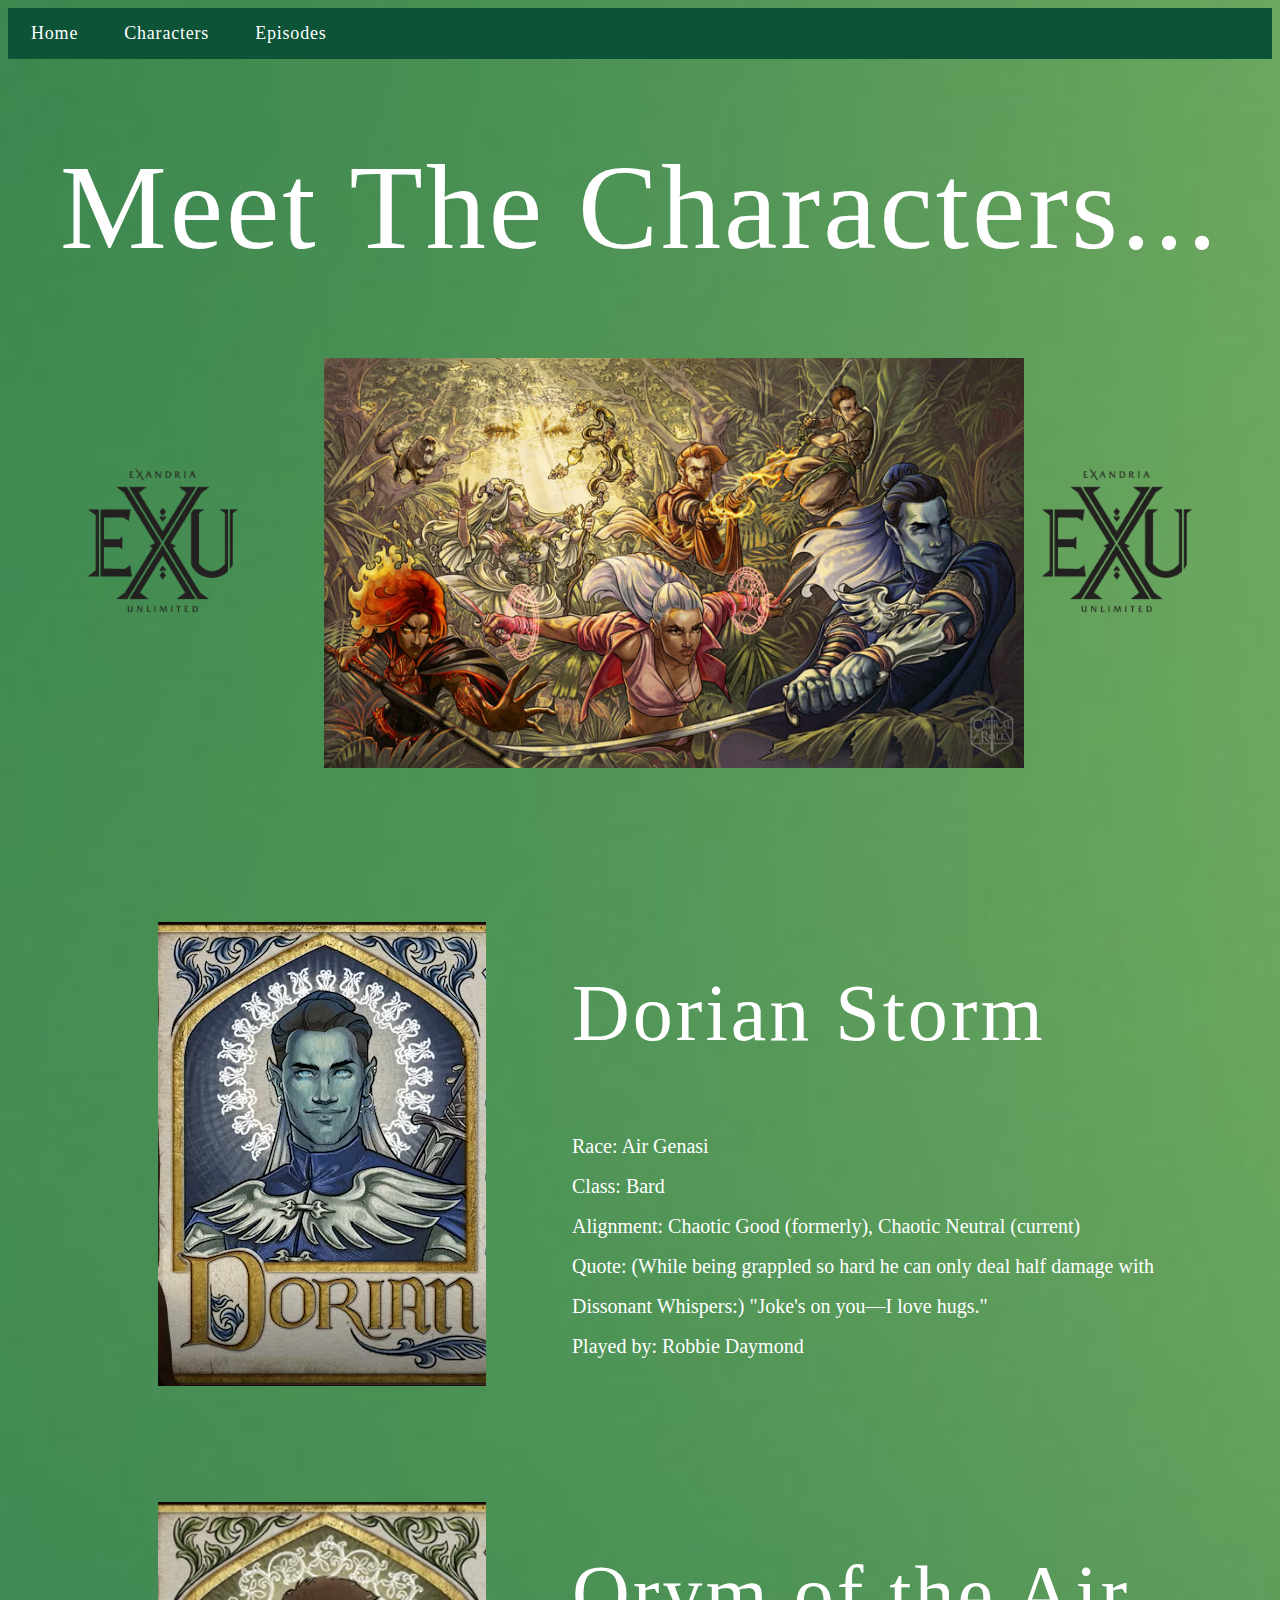
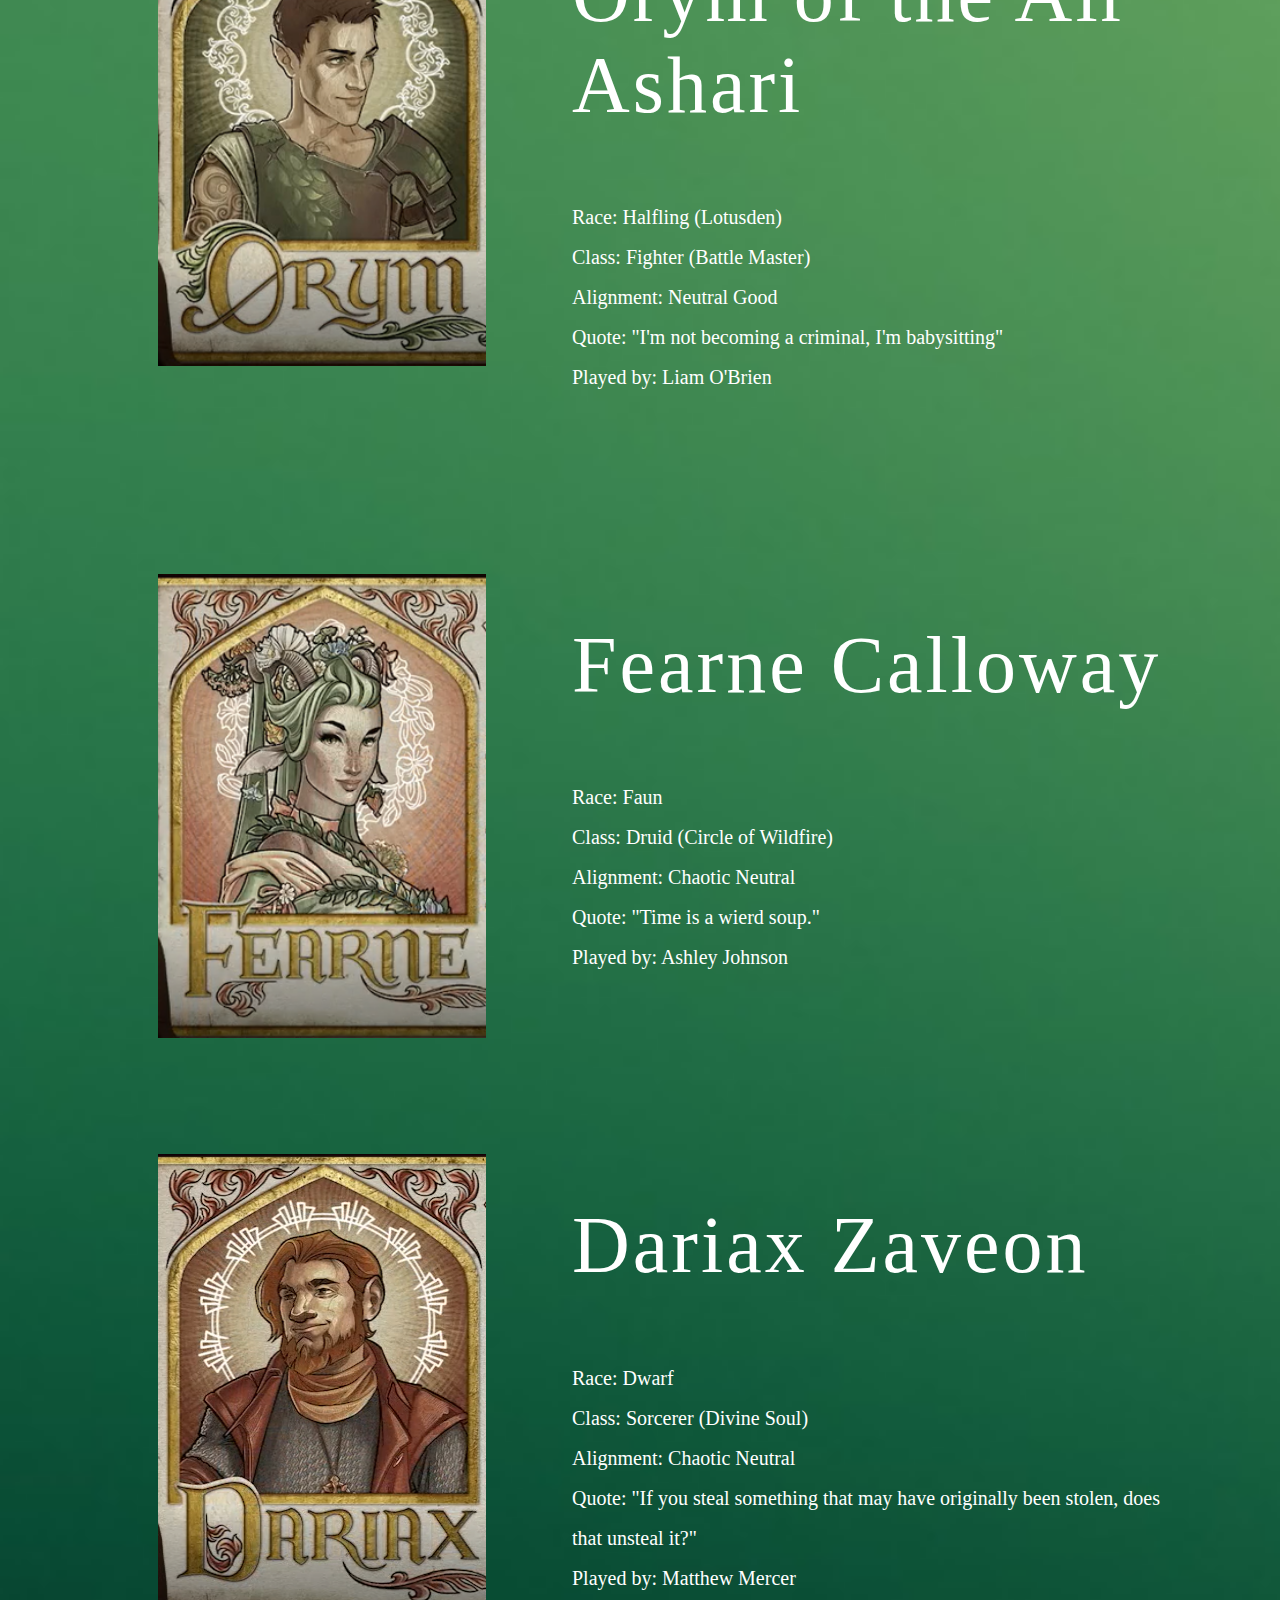
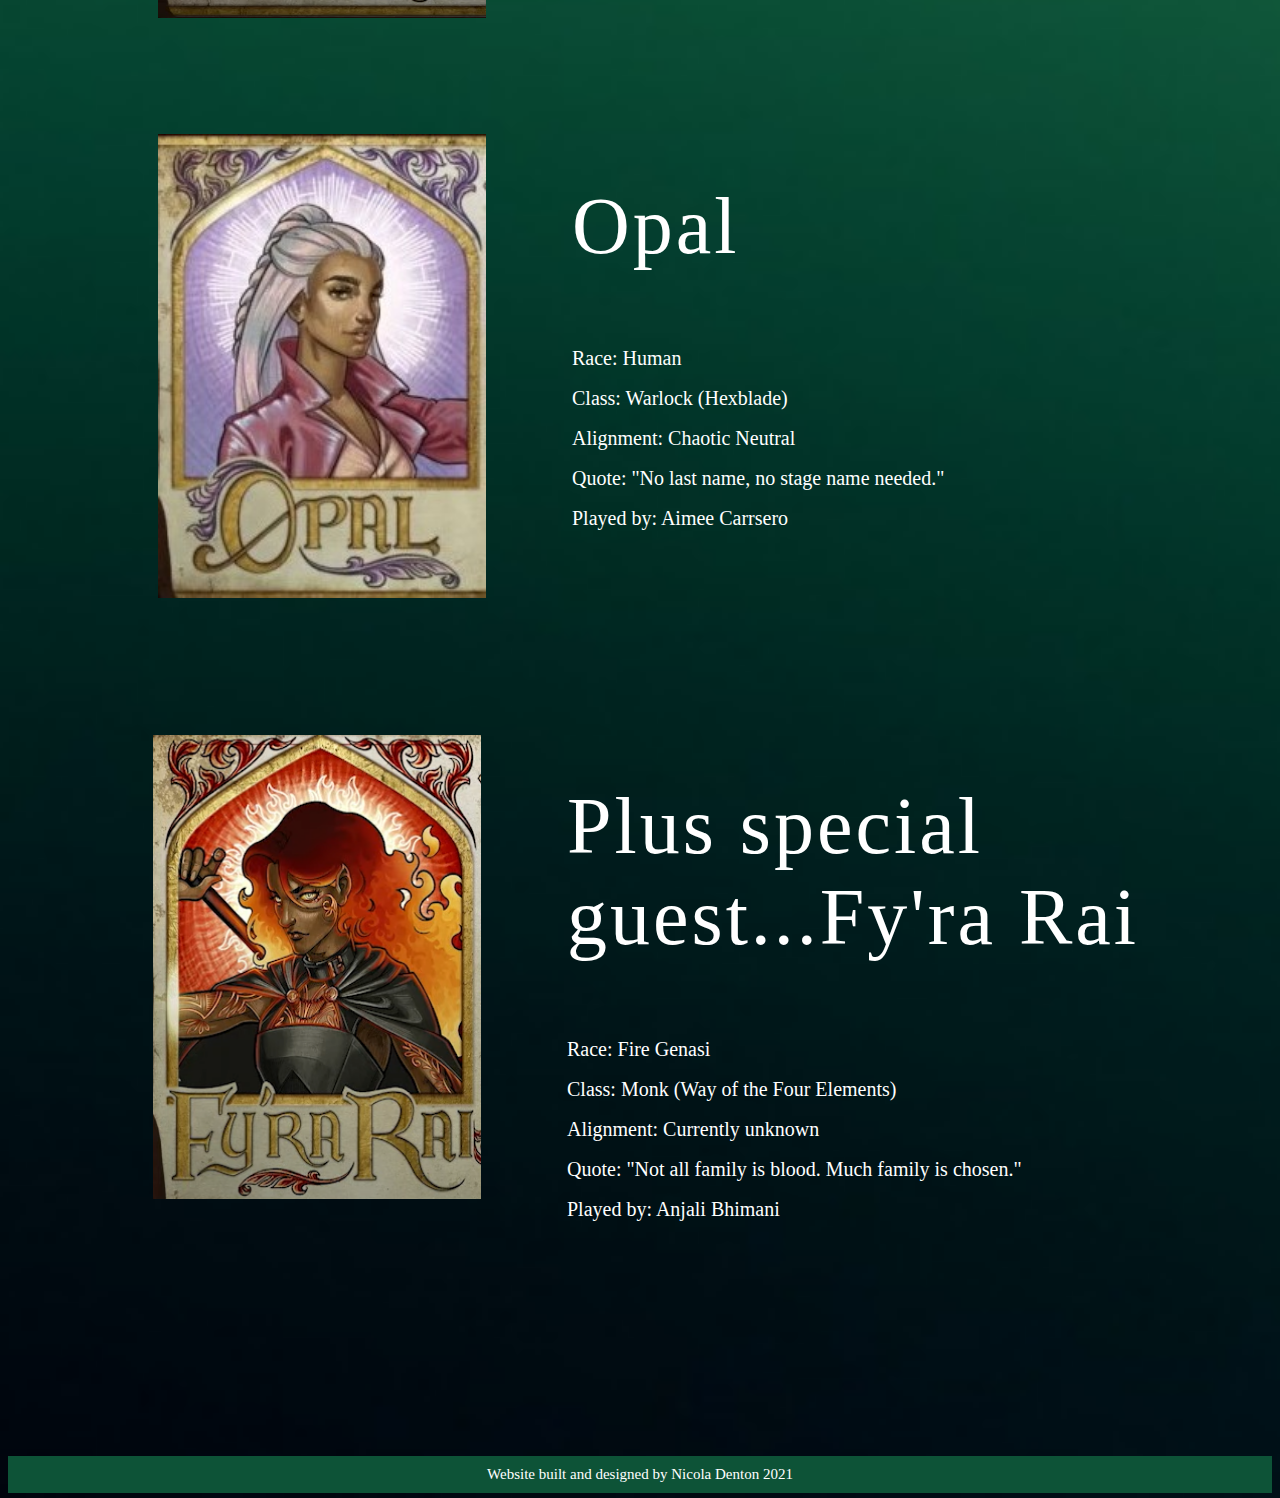
==== Characters.html @ fb2c69e3 "First commit" ====
<!DOCTYPE html>
<html lang="en">
<head>
    <meta charset="UTF-8">
    <meta name="viewport" content="width=device-width, initial-scale=1.0">
    <title>Characters</title>
    <link rel="stylesheet" href="exu_stylesheet.css">
    <link rel="stylesheet" href="exu_style_2.css">
    <link rel="stylesheet" href="https://cdnjs.cloudflare.com/ajax/libs/font-awesome/4.7.0/css/font-awesome.min.css">
</head>

<div class="topnav" id="myTopnav">
    <a href="EXU_index.html">Home</a>
    <a href="Characters.html" >Characters</a>
    <a href="Episodes.html">Episodes</a>
    <a href="javascript:void(0);" class="icon" onclick="myFunction()">
        <i class="fa fa-bars"></i>
    </a>
</div>

<script>
    function myFunction() {
        var x = document.getElementById("myTopnav");
        if (x.className === "topnav") {
            x.className += " responsive";
        } else {
            x.className = "topnav";
        }
    }
</script>

<body>

<ul>
    <li><a href="EXU_index.html">Home</a></li>
    <li><a href="Characters.html">Characters</a></li>
    <li><a href="Episodes.html">Episodes</a></li>
</ul>

<h1>Meet The Characters...</h1>

<div id="logo_1"><img src="site_images/ExU_logo_black_w_title.png" height="300" width="300"/></div>

<div id="logo_2"><img src="site_images/ExU_logo_black_w_title.png" height="300" width="300"/></div>

<div id="group_img_2"><img src="site_images/Exandria-Unlimited-Action-Shot-by-Hannah-Friederichs.jpg" height="527" width="936"/></div>

<div class="flex-container-1">
    <div id="dorian">
        <div class="flip-box">
            <div class="flip-box-inner">
                <div class="flip-box-front">
                    <img src="site_images/Dorian+L2+Card.png" height="464" width="328"/></div>
                <div class="flip-box-back">
                    <img src="site_images/ExandriaUnlimited_RobbieDaymond_ByHeirlumePhotography_72dpi_Watermarked_CR_02_400.jpg" height="464" width="328"/></div>
            </div>
        </div>
    </div>
    <div id="bio_text">
        <h2>Dorian Storm</h2>
        <h4>Race: Air Genasi<br>
            Class: Bard<br>
            Alignment: Chaotic Good (formerly), Chaotic Neutral (current)<br>
            Quote: (While being grappled so hard he can only deal half damage with Dissonant Whispers:) "Joke's on you—I love hugs."<br>
            Played by: Robbie Daymond</h4>
    </div>
</div>

<div class="flex-container-2">
    <div id="orym">
        <div class="flip-box">
            <div class="flip-box-inner">
                <div class="flip-box-front">
                    <img src="site_images/Orym+L2+Card.png" height="464" width="328"/></div>
                <div class="flip-box-back">
                    <img src="site_images/exandriaunlimited-liamo-brien-byheirlumephotography-72dpi-waterm-1271716.jpeg"
                         height="464" width="328"/></div>
            </div>
        </div>
    </div>
    <div id="bio_text">
        <h2>Orym of the Air Ashari</h2>
        <h4>Race: Halfling (Lotusden)<br>
            Class: Fighter (Battle Master)<br>
            Alignment: Neutral Good<br>
            Quote: "I'm not becoming a criminal, I'm babysitting"<br>
            Played by: Liam O'Brien</h4>
    </div>
</div>

<div class="flex-container-3">
    <div id="fearne">
        <div class="flip-box">
            <div class="flip-box-inner">
                <div class="flip-box-front">
                    <img src="site_images/Fearne+L2+Card.png" height="464" width="328"/></div>
                <div class="flip-box-back">
                    <img src="site_images/ExandriaUnlimited_AshleyJohnson_ByHeirlumePhotography.jpg" height="464" width="328"/></div>
            </div>
        </div>
    </div>
    <div id="bio_text">
        <h2>Fearne Calloway</h2>
        <h4>Race: Faun<br>
            Class: Druid (Circle of Wildfire)<br>
            Alignment: Chaotic Neutral<br>
            Quote: "Time is a wierd soup."<br>
            Played by: Ashley Johnson</h4>
    </div>
</div>

<div class="flex-container-4">
    <div id="dariax">
        <div class="flip-box">
            <div class="flip-box-inner">
                <div class="flip-box-front">
                    <img src="site_images/Dariax+L2+Card.png" height="464" width="328"/></div>
                <div class="flip-box-back">
                    <img src="site_images/ExandriaUnlimited_MatthewMercer_ByHeirlumePhotography_72dpi_Watermarked_CR_01_400.jpg"
                         height="464" width="328"/></div>
            </div>
        </div>
    </div>
    <div id="bio_text">
        <h2>Dariax Zaveon</h2>
        <h4>Race: Dwarf<br>
            Class: Sorcerer (Divine Soul)<br>
            Alignment: Chaotic Neutral<br>
            Quote: "If you steal something that may have originally been stolen, does that unsteal it?"<br>
            Played by: Matthew Mercer</h4>
    </div>
</div>

<div class="flex-container-5">
    <div id="opal">
        <div class="flip-box">
            <div class="flip-box-inner">
                <div class="flip-box-front">
                    <img src="site_images/tumblr_ef5baf5dfbf475aa63a8780b4ae83f35_db41efe7_400.jpg" height="464" width="328"/></div>
                <div class="flip-box-back">
                    <img src="site_images/exandriaunlimited-aimeecarrero-byheirlumephotography-72dpi-water-1271715.jpeg" height="464" width="328"/></div>
            </div>
        </div>
    </div>
    <div id="bio_text">
        <h2>Opal</h2>
        <h4>Race: Human<br>
            Class: Warlock (Hexblade)<br>
            Alignment: Chaotic Neutral<br>
            Quote: "No last name, no stage name needed."<br>
            Played by: Aimee Carrsero</h4>
    </div>
</div>

<div class="flex-container-6">
    <div id="fyra">
        <div class="flip-box">
            <div class="flip-box-inner">
                <div class="flip-box-front">
                    <img src="site_images/Fy'ra_Rai_Stats.png" height="464" width="328"/></div>
                <div class="flip-box-back">
                    <img src="site_images/exandriaunlimited-anjalibhimani-byheirlumephotography-72dpi-wate-1275889.jpeg" height="464" width="328"/></div>
            </div>
        </div>
    </div>
    <div id="bio_text">
        <h2>Plus special guest...Fy'ra Rai</h2>
        <h4>Race: Fire Genasi<br>
            Class: Monk (Way of the Four Elements)<br>
            Alignment: Currently unknown<br>
            Quote: "Not all family is blood. Much family is chosen."<br>
            Played by: Anjali Bhimani</h4>
    </div>
</div>

<footer><h6>Website built and designed by Nicola Denton 2021</h6></footer>

</body>
</html>
---- exu_stylesheet.css ----
@font-face {
    font-family: 'Niagara Engraved';
    src: url('NiagaraEngraved-Reg.woff2') format('woff2'),
    url('NiagaraEngraved-Reg.woff') format('woff');
    font-weight: normal;
    font-style: normal;
    font-display: swap;
}

@font-face {
    font-family: 'AucoinLight';
    src: url('AucoinLight.woff2') format('woff2'),
    url('AucoinLight.woff') format('woff');
    font-weight: 300;
    font-style: normal;
    font-display: swap;
}

/*Index*/
body {
    background: url("site_images/green.jpg");
    background-size: cover;
}
.topnav {
    display: none;
}
ul {
    list-style-type: none;
    margin: 0;
    padding: 0;
    overflow: hidden;
    background-color: #0D5337;
    }
li {
    float: left;
}
li a {
    display: block;
    color: white;
    text-align: center;
    padding: 15px 23px;
    text-decoration: none;
    font-family: "AucoinLight";
    letter-spacing: 0.8px;
    font-size: 18px;
  }
li a:hover {
    background-color: #111;
}
h1 {
    font-family: 'Niagara Engraved';
    color: white;
    text-align: center;
    font-size: 120px;
    font-weight: lighter;
    letter-spacing: 3px;
}
#group_img_1, #group_img_2, #group_img_3 {
    display: block;
    margin-left: auto;
    margin-right: auto;
    width: 50%;
}
h3 {
    font-family: 'AucoinLight';
    color: white;
    text-align: center;
    margin: 60px 200px;
    font-size: 25px;
    font-weight: normal;
    line-height: 35px;
}
#logo_1 {
    float: left;
    margin: 70px;
}
#logo_2 {
    float: right;
    margin: 70px;
}
h2 {
    font-family: 'Niagara Engraved';
    color: white;
    text-align: center;
    font-size: 90px;
    font-weight: lighter;
    letter-spacing: 3px;
}
p {
    text-align: center;
    font-size: 50px;
    font-family: 'AucoinLight';
    color: white;
    background: forestgreen;
    padding: 20px;
    width: 25%;
    margin: auto;
}
#timeline {
    display: block;
    margin-left: auto;
    margin-right: auto;
    width: 50%;
    margin-bottom: 100px;
}
footer {
    background: #0D5337;
    margin-bottom: -40px;
}
footer h6 {
    font-size: 20px;
    color: white;
    font-family: 'AucoinLight';
    font-weight: normal;
    text-align: center;
    padding: 10px;
}

/*Characters*/
.flex-container-1, .flex-container-2, .flex-container-3, .flex-container-4, .flex-container-5 {
    display: flex;
    justify-content: left;
    margin: 150px 100px 0 200px;
}
.flex-container-6 {
    display: flex;
    justify-content: left;
    margin: 180px 100px 200px 200px;
}

.flip-box {
    background-color: transparent;
    width: 214px;
    height: 300px;
    perspective: 1000px;
}
.flip-box-inner {
    position: relative;
    width: 100%;
    height: 100%;
    text-align: center;
    transition: transform 0.8s;
    transform-style: preserve-3d;
}
.flip-box:hover .flip-box-inner {
    transform: rotateY(180deg);
}
.flip-box-front, .flip-box-back {
    position: absolute;
    width: 100%;
    height: 100%;
    backface-visibility: hidden;
}
.flip-box-front {
    background-color: #bbb;
    color: black;
}
.flip-box-back {
    color: white;
    transform: rotateY(180deg);
    border-radius: 10px;
}
#bio_text {
    margin-left: 200px;
    margin-top: -20px;
}
#bio_text h2 {
    font-family: 'Niagara Engraved';
    color: white;
    text-align: left;
    font-size: 80px;
    font-weight: lighter;
    letter-spacing: 3px;
}
#bio_text h4 {
    font-family: 'AucoinLight';
    color: white;
    text-align: left;
    font-size: 20px;
    font-weight: normal;
    line-height: 40px;
}

/*Episodes*/
iframe {
    margin: 70px auto;
    display: block;
}
#ep_1 h2, #ep_2 h2, #ep_3 h2, #ep_4 h2, #ep_5 h2, #ep_6 h2, #ep_7 h2, #ep_8 h2 {
    font-family: 'Niagara Engraved';
    color: white;
    text-align: center;
    font-size: 80px;
    font-weight: lighter;
    letter-spacing: 3px;
    margin-top: 100px;
}
#ep_1 h4, #ep_2 h4, #ep_3 h4, #ep_4 h4, #ep_5 h4, #ep_6 h4, #ep_7 h4, #ep_8 h4 {
    font-family: 'AucoinLight';
    color: white;
    text-align: center;
    font-size: 20px;
    font-weight: normal;
    line-height: 40px;
    width: 50%;
    margin: auto;
}
---- exu_style_2.css ----
@media screen and (max-width: 1440px) {
/*Home*/
    #logo_1, #logo_2 {
        margin: 50px 30px;
   }
#group_img_1 img, #group_img_2 img, #group_img_3 img {
    width: 700px;
    height: 410px;
}
h3 {
    margin: 60px 150px;
    font-size: 20px;
}
#timeline {
    width: 63%;
}
footer {
    margin-bottom: -30px;
}
footer h6 {
    font-size: 15px;
}
/*Characters*/
    .flex-container-1, .flex-container-2, .flex-container-3, .flex-container-4, .flex-container-5, .flex-container-6 {
        display: flex;
        justify-content: left;
    }
    .flex-container-2, .flex-container-5 {
        margin-top: 110px;
    }
    .flex-container-6 {
        margin-top: 170px;
    }
}

@media screen and (max-width: 1366px) {
    /*Home*/
    #logo_1, #logo_2 {
        margin: 60px 30px;
    }
    #logo_1 img, #logo_2 img {
     height: 250px;
        width: 250px;
    }
    p {
        width: 45%;
    }
    #timeline {
        width: 69%;
    }
    /*Characters*/
    .flex-container-1, .flex-container-2, .flex-container-3, .flex-container-4, .flex-container-5 {
        margin-left: 150px;
    }
    .flex-container-6 {
        margin-left: 145px;
    }
}

@media screen and (max-width: 1024px) and (max-height: 768px) and (orientation: landscape) {
/*Home*/
    h1 {
        width: 61%;
        margin: 70px auto 70px auto;
    }
    #logo_1, #logo_2 {
        display: none;
    }
    #group_img_1, #group_img_2, #group_img_3 {
        width: 68%;
    }
    h3 {
        margin: 60px 135px;
    }
    #timeline {
        width: 69%;
    }
    #timeline img {
        width: 700px;
        height: 400px;
    }
    /*Characters*/
    .flex-container-1, .flex-container-2, .flex-container-3, .flex-container-4, .flex-container-5 {
        margin-left: 100px;
    }
    .flex-container-3 {
        margin-top: 110px;
        margin-bottom: 230px;
    }
    .flex-container-4 {
        margin-bottom: 200px;
    }
    .flex-container-5 {
        margin-bottom: 250px;
    }
    .flex-container-6 {
        margin-left: 90px;
    }
    #bio_text {
        margin-left: 200px;
        margin-top: -50px;
    }
    #bio_text h2 {
        font-size: 70px;
    }
    #bio_text h4 {
            font-size: 17px;
           line-height: 35px;
    }
    /*Episodes*/
    #ep_1 h4, #ep_2 h4, #ep_3 h4, #ep_4 h4, #ep_5 h4, #ep_6 h4, #ep_7 h4, #ep_8 h4 {
        font-size: 17px;
        line-height: 35px;
        width: 80%;
    }
}

@media screen and (max-width: 768px) and (max-height: 1024px) and (orientation: portrait) {
    /*Home*/
    h1 {
        width: 72%;
        margin: 70px auto 70px auto;
        font-size: 100px;
    }
    #logo_1, #logo_2 {
        display: none;
    }
    #group_img_1, #group_img_2, #group_img_3 {
        width: 93%;
    }
    h3 {
       margin: 60px 80px;
    }
    #timeline {
        width: 100%;
    }
    #timeline img {
        width: 750px;
        height: 440px;
    }
    /*Characters*/
    .flex-container-1, .flex-container-2, .flex-container-3, .flex-container-4, .flex-container-5, .flex-container-6 {
        display: inline-block;
        margin-left: 50px;
        margin-top: 100px;
    }
    #bio_text {
        margin-left: 30px;
        margin-top: 230px;
    }
    #dorian, #orym, #fearne, #opal, #dariax, #fyra {
        margin-left: 25px;
    }
    /*Episodes*/
    #ep_1 h4, #ep_2 h4, #ep_3 h4, #ep_4 h4, #ep_5 h4, #ep_6 h4, #ep_7 h4, #ep_8 h4 {
         font-size: 17px;
        line-height: 35px;
        width: 80%;
    }
}

@media screen and (max-width: 767px) {
    ul {
        display: none;
    }
    .topnav {
        display: block;
        background-color: #0D5337;
        overflow: hidden;
    }
    .topnav a {
        float: left;
        display: block;
        color: #f2f2f2;
        text-align: center;
        padding: 14px 16px;
        text-decoration: none;
        font-size: 17px;
        font-family: 'AucoinLight';
        letter-spacing: 0.8px;
    }
    .topnav a:hover {
        background-color: green;
        color: black;
    }
    .topnav a.active {
        background-color: black;
        color: white;
    }
    .topnav .icon {
        display: none;
    }
    /*Home*/
    #group_img_1, #group_img_2, #group_img_3, #timeline img {
        width: 100%;
    }
    #group_img_1 img, #group_img_2 img, #group_img_3 img, #timeline img {
        width: 360px;
        height: 220px;
    }
    h1 {
        width: 95%;
        font-size: 60px;
        margin: 50px auto 50px auto;
    }
    h3 {
        font-size: 15px;
        line-height: 30px;
        margin: 50px 30px;
    }
    h2 {
        font-size: 50px;
    }
    p {
        width: 70%;
        font-size: 30px;
    }
    footer {
        margin-bottom: -20px;
    }
    footer h6 {
        font-size: 13px;
    }
    /*Characters*/
    .flex-container-1 img, .flex-container-2 img, .flex-container-3 img, .flex-container-4 img, .flex-container-5 img, .flex-container-6 img {
height: 350px;
        width: 250px;
    }
    .flex-container-1, .flex-container-2, .flex-container-3, .flex-container-4, .flex-container-5, .flex-container-6 {
        margin-left: 28px;
        margin-top: 80px;
    }
    #bio_text {
        margin-top: 80px;
        width: 100%;
    }
    #bio_text h2 {
        font-size: 60px;
    }
    #bio_text h4 {
        font-size: 15px;
        line-height: 30px;
        margin: 0;
    }
    /*Episodes*/
    #ep_1 h2, #ep_2 h2, #ep_3 h2, #ep_4 h2, #ep_5 h2, #ep_6 h2, #ep_7 h2, #ep_8 h2 {
        font-size: 50px;
        margin-top: 80px;
        width: 97%;
    }

    #ep_1 h4, #ep_2 h4, #ep_3 h4, #ep_4 h4, #ep_5 h4, #ep_6 h4, #ep_7 h4, #ep_8 h4 {
        font-size: 15px;
        line-height: 30px;
    }
iframe {
    width: 355px;
    height: 220px;
    margin: 60px auto;
}

    @media screen and (max-width: 600px) {
        .topnav a:not(:first-child) {display: none;}
        .topnav a.icon {
            float: right;
            display: block;
        }
    }
    @media screen and (max-width: 600px) {
        .topnav.responsive {position: relative;}
        .topnav.responsive a.icon {
            position: absolute;
            right: 0;
            top: 0;
        }
        .topnav.responsive a {
            float: none;
            display: block;
            text-align: left;
        }
    }
}
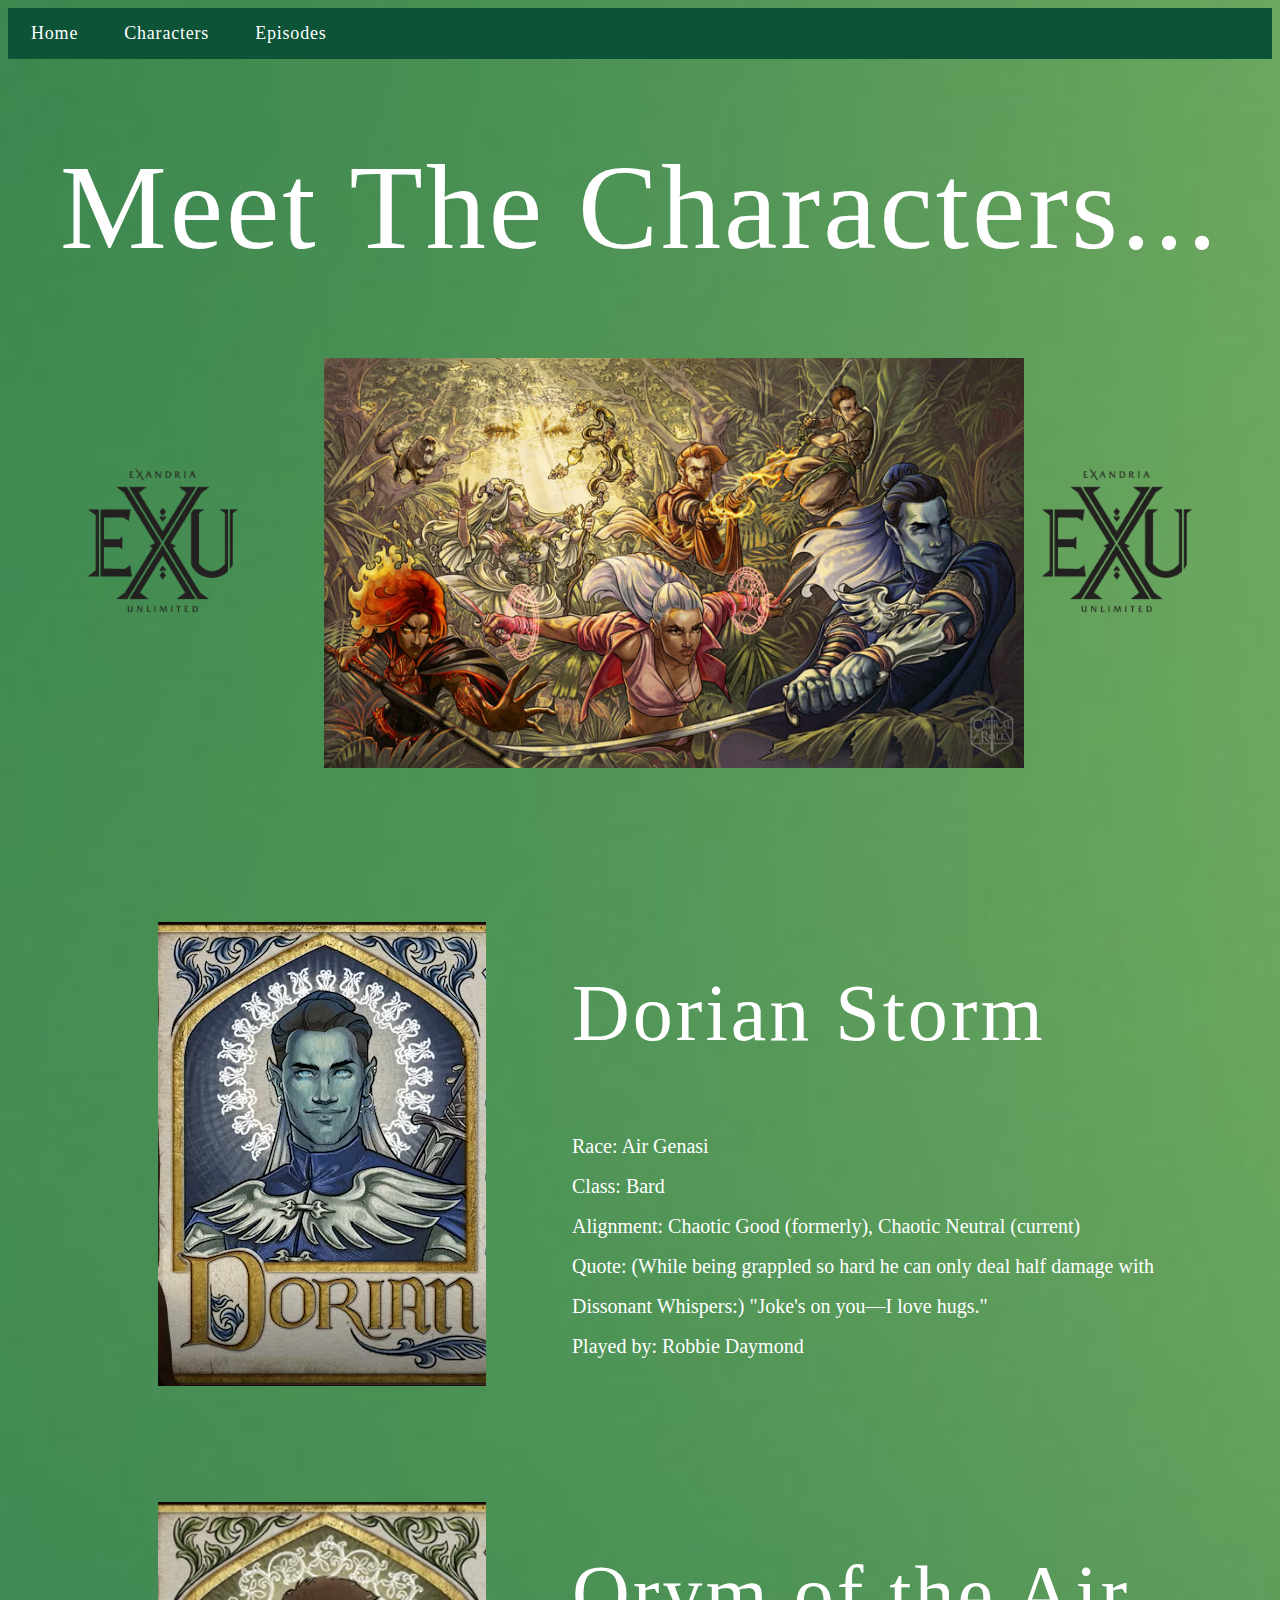
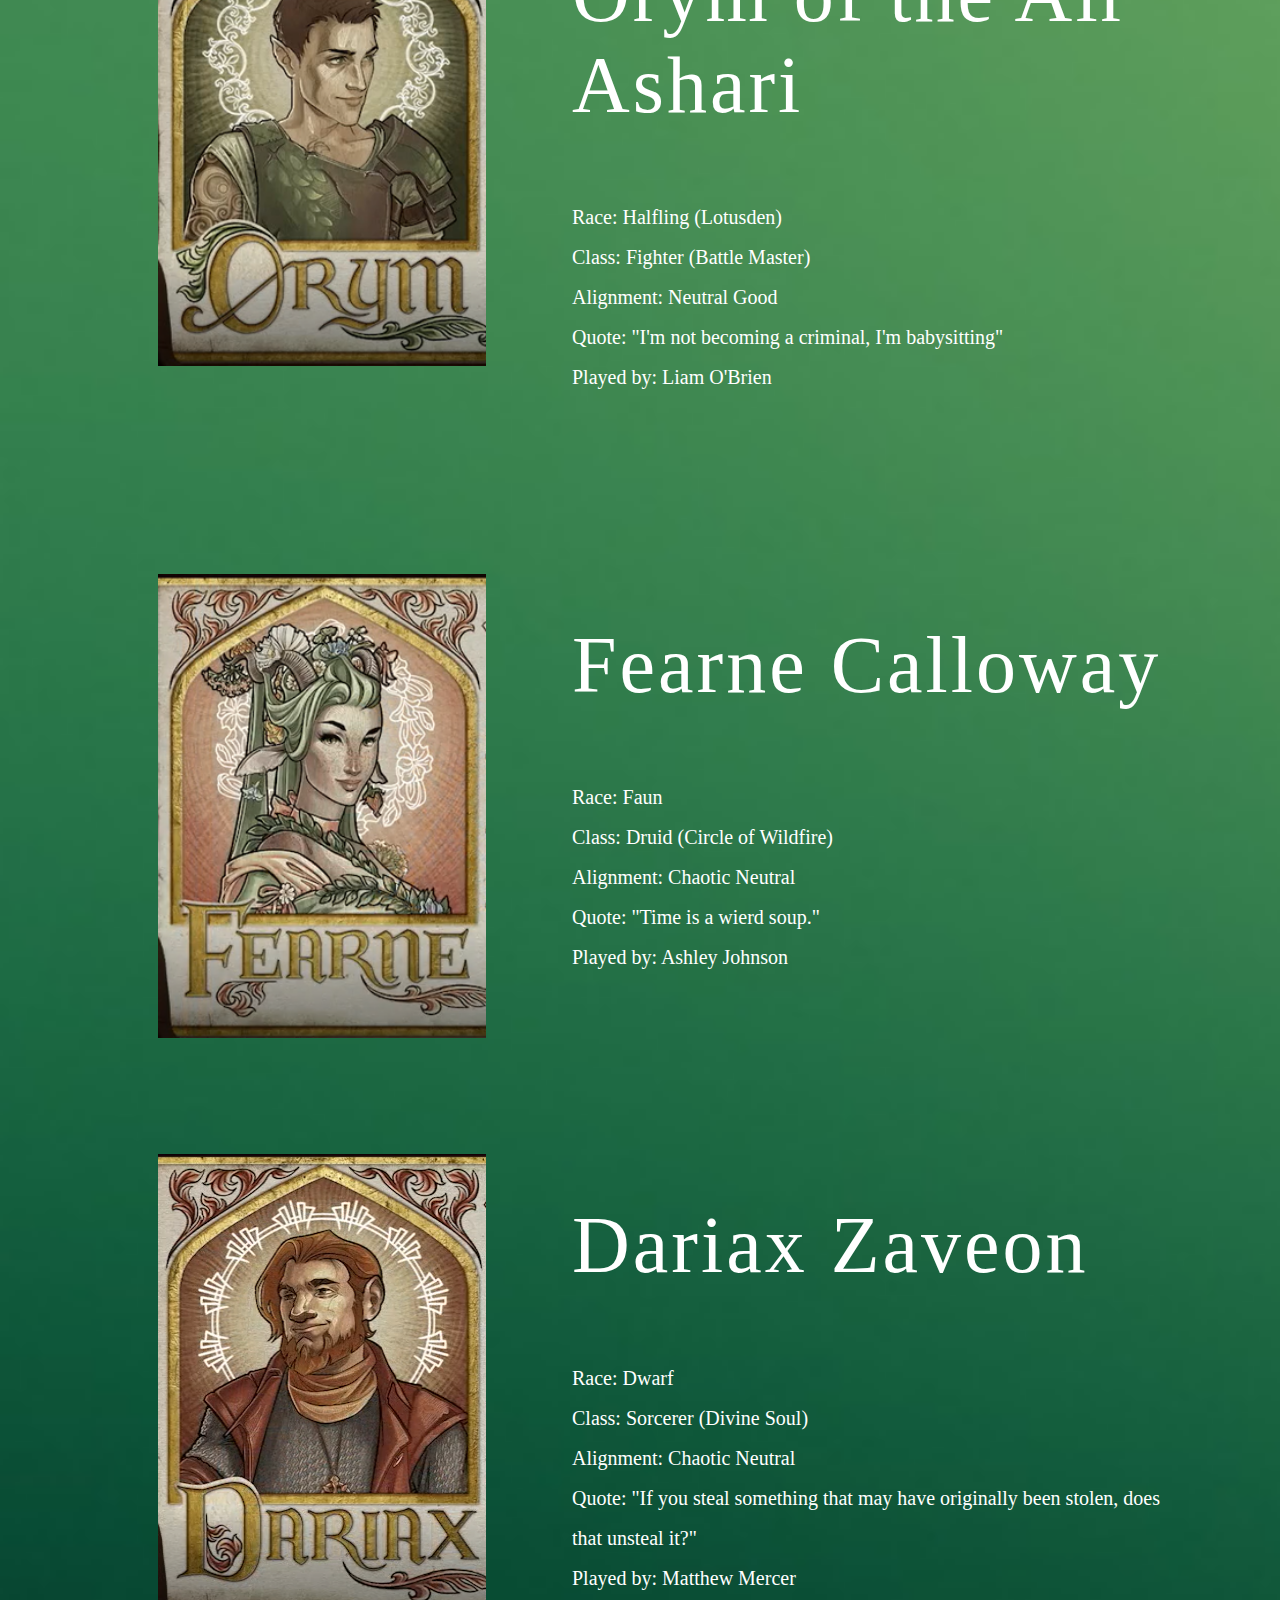
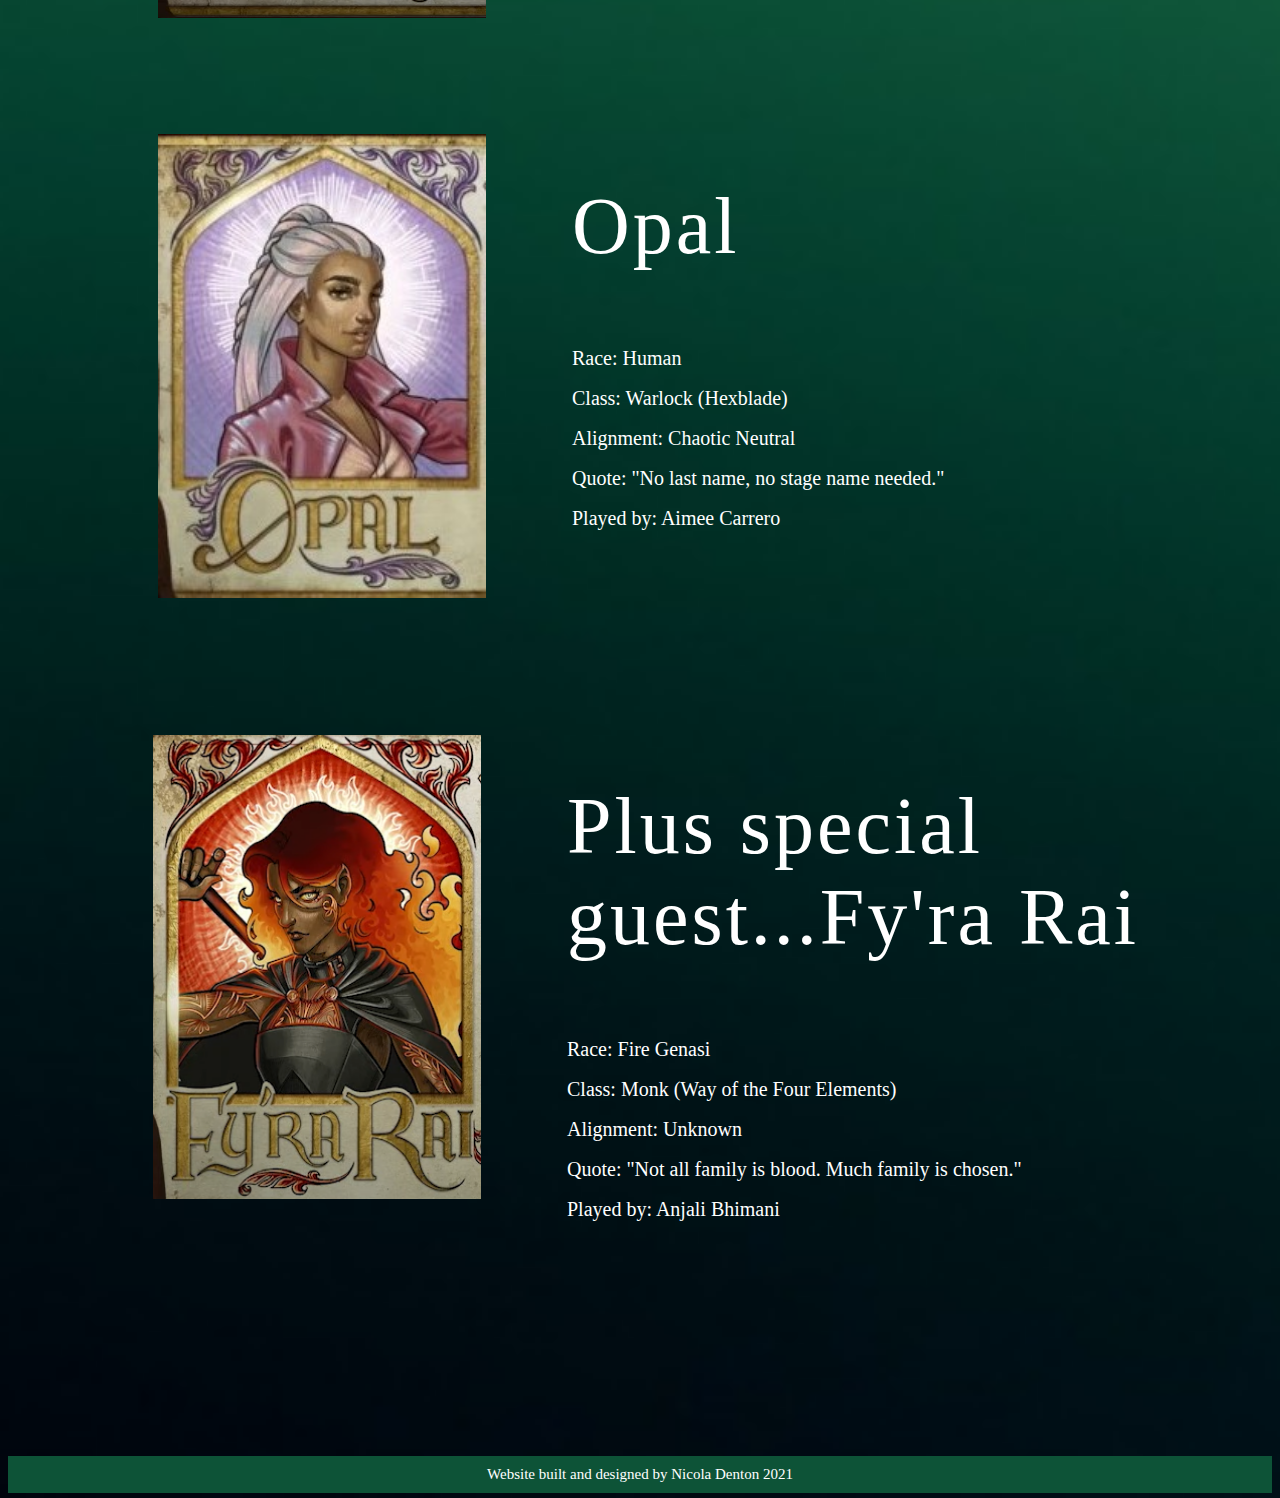
==== commit 3194da3c: "Update Characters.html" ====
--- a/Characters.html
+++ b/Characters.html
@@ -10,7 +10,7 @@
 </head>
 
 <div class="topnav" id="myTopnav">
-    <a href="EXU_index.html">Home</a>
+    <a href="index.html">Home</a>
     <a href="Characters.html" >Characters</a>
     <a href="Episodes.html">Episodes</a>
     <a href="javascript:void(0);" class="icon" onclick="myFunction()">
@@ -32,7 +32,7 @@
 <body>
 
 <ul>
-    <li><a href="EXU_index.html">Home</a></li>
+    <li><a href="index.html">Home</a></li>
     <li><a href="Characters.html">Characters</a></li>
     <li><a href="Episodes.html">Episodes</a></li>
 </ul>
@@ -148,7 +148,7 @@
             Class: Warlock (Hexblade)<br>
             Alignment: Chaotic Neutral<br>
             Quote: "No last name, no stage name needed."<br>
-            Played by: Aimee Carrsero</h4>
+            Played by: Aimee Carrero</h4>
     </div>
 </div>
 
@@ -167,7 +167,7 @@
         <h2>Plus special guest...Fy'ra Rai</h2>
         <h4>Race: Fire Genasi<br>
             Class: Monk (Way of the Four Elements)<br>
-            Alignment: Currently unknown<br>
+            Alignment: Unknown<br>
             Quote: "Not all family is blood. Much family is chosen."<br>
             Played by: Anjali Bhimani</h4>
     </div>
@@ -176,4 +176,4 @@
 <footer><h6>Website built and designed by Nicola Denton 2021</h6></footer>
 
 </body>
-</html>+</html>
